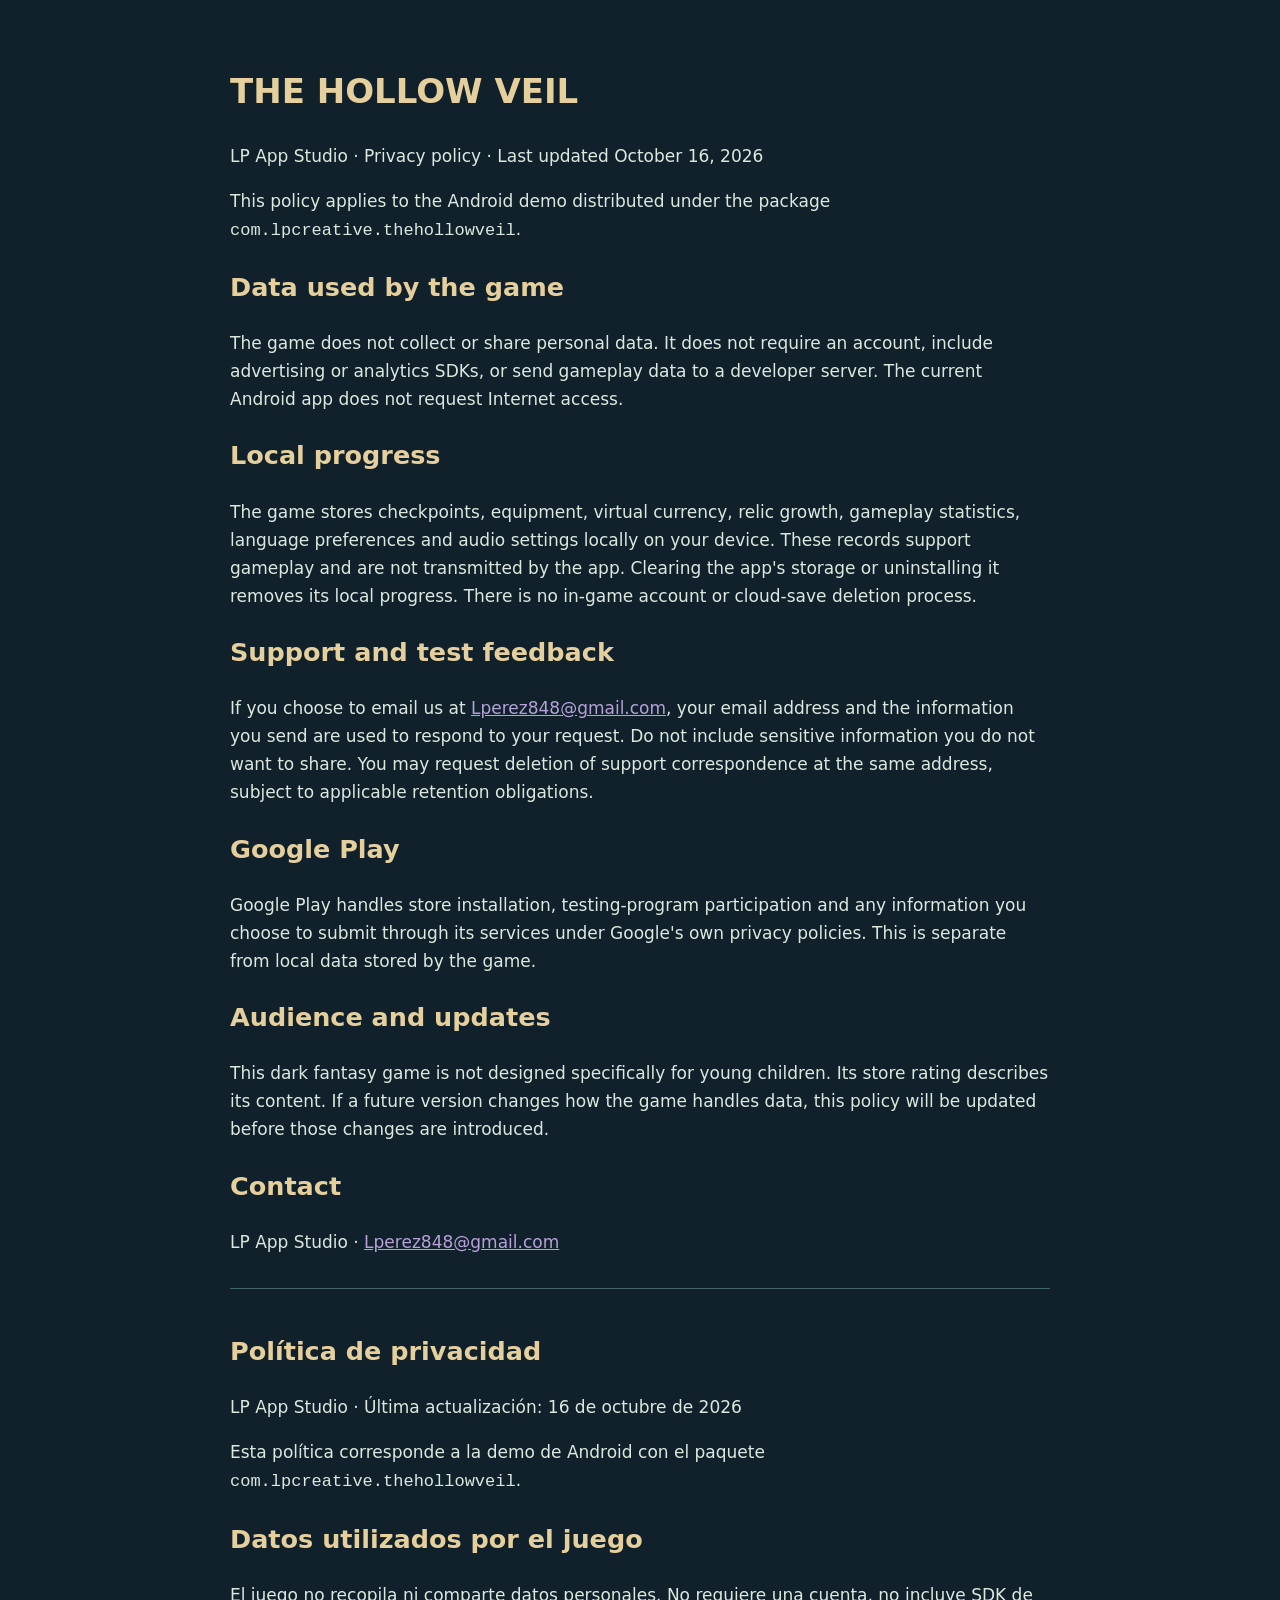
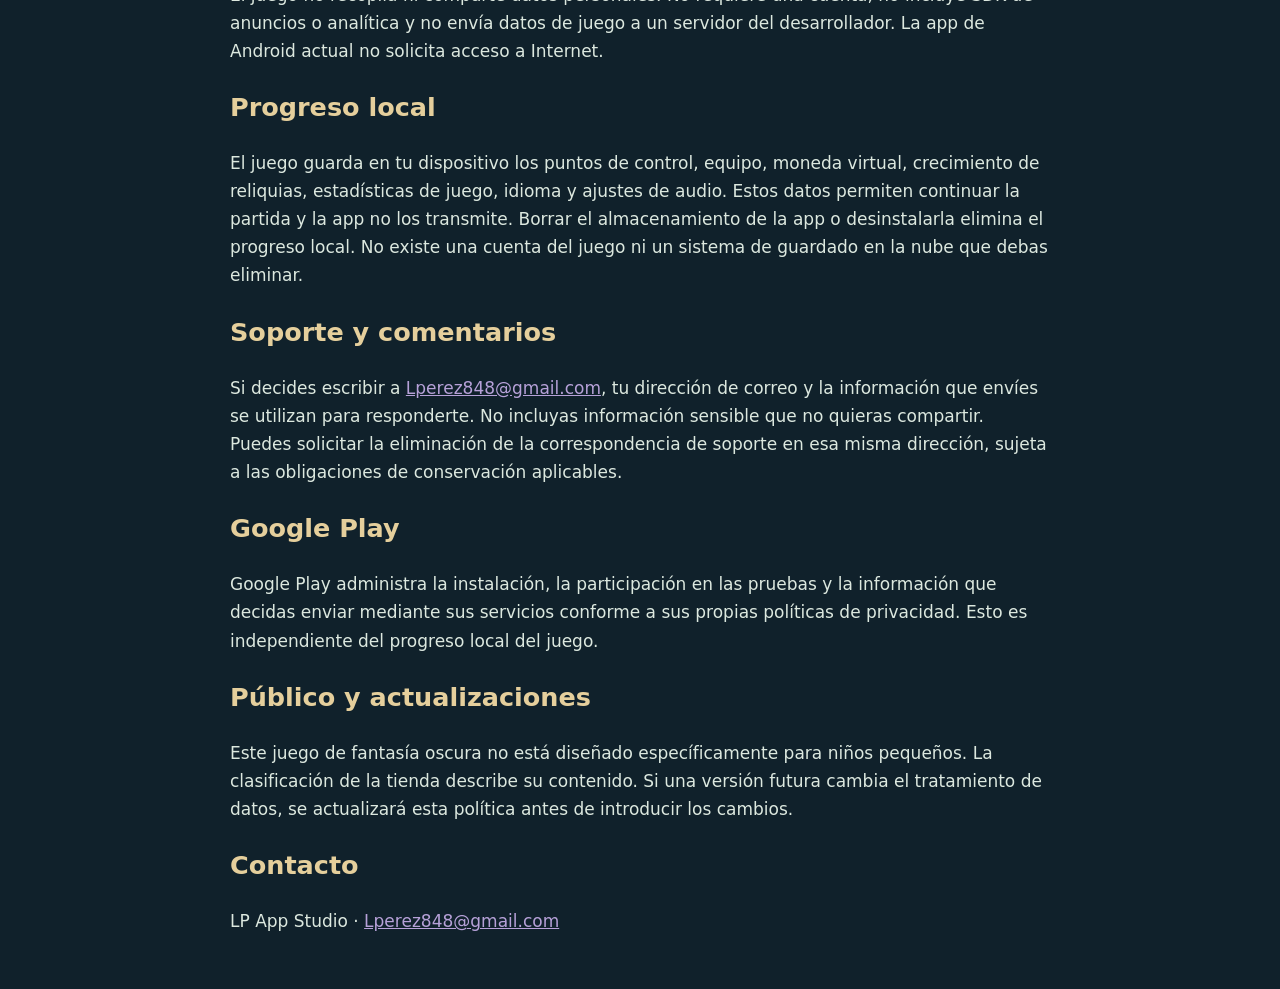
==== index.html @ 441af7ef "Publish bilingual privacy policy for THE HOLLOW VEIL This HTML file contains the privacy policy for " ====
<!doctype html>
<html lang="en"><meta charset="utf-8"><meta name="viewport" content="width=device-width,initial-scale=1">
<title>THE HOLLOW VEIL — Privacy policy / Política de privacidad</title>
<style>body{margin:0;background:#10212b;color:#dce8df;font:17px/1.65 system-ui,sans-serif}main{max-width:820px;margin:auto;padding:40px 24px}h1,h2{color:#e5cf9c}a{color:#b6a1d8}section{border-top:1px solid #45616b;padding-top:20px;margin-top:32px}</style>
<main><h1>THE HOLLOW VEIL</h1><p>LP App Studio · Privacy policy · Last updated October 16, 2026</p>
<p>This policy applies to the Android demo distributed under the package <code>com.lpcreative.thehollowveil</code>.</p>
<h2>Data used by the game</h2><p>The game does not collect or share personal data. It does not require an account, include advertising or analytics SDKs, or send gameplay data to a developer server. The current Android app does not request Internet access.</p>
<h2>Local progress</h2><p>The game stores checkpoints, equipment, virtual currency, relic growth, gameplay statistics, language preferences and audio settings locally on your device. These records support gameplay and are not transmitted by the app. Clearing the app's storage or uninstalling it removes its local progress. There is no in-game account or cloud-save deletion process.</p>
<h2>Support and test feedback</h2><p>If you choose to email us at <a href="mailto:Lperez848@gmail.com">Lperez848@gmail.com</a>, your email address and the information you send are used to respond to your request. Do not include sensitive information you do not want to share. You may request deletion of support correspondence at the same address, subject to applicable retention obligations.</p>
<h2>Google Play</h2><p>Google Play handles store installation, testing-program participation and any information you choose to submit through its services under Google's own privacy policies. This is separate from local data stored by the game.</p>
<h2>Audience and updates</h2><p>This dark fantasy game is not designed specifically for young children. Its store rating describes its content. If a future version changes how the game handles data, this policy will be updated before those changes are introduced.</p>
<h2>Contact</h2><p>LP App Studio · <a href="mailto:Lperez848@gmail.com">Lperez848@gmail.com</a></p>
<section lang="es"><h1>Política de privacidad</h1><p>LP App Studio · Última actualización: 16 de octubre de 2026</p>
<p>Esta política corresponde a la demo de Android con el paquete <code>com.lpcreative.thehollowveil</code>.</p>
<h2>Datos utilizados por el juego</h2><p>El juego no recopila ni comparte datos personales. No requiere una cuenta, no incluye SDK de anuncios o analítica y no envía datos de juego a un servidor del desarrollador. La app de Android actual no solicita acceso a Internet.</p>
<h2>Progreso local</h2><p>El juego guarda en tu dispositivo los puntos de control, equipo, moneda virtual, crecimiento de reliquias, estadísticas de juego, idioma y ajustes de audio. Estos datos permiten continuar la partida y la app no los transmite. Borrar el almacenamiento de la app o desinstalarla elimina el progreso local. No existe una cuenta del juego ni un sistema de guardado en la nube que debas eliminar.</p>
<h2>Soporte y comentarios</h2><p>Si decides escribir a <a href="mailto:Lperez848@gmail.com">Lperez848@gmail.com</a>, tu dirección de correo y la información que envíes se utilizan para responderte. No incluyas información sensible que no quieras compartir. Puedes solicitar la eliminación de la correspondencia de soporte en esa misma dirección, sujeta a las obligaciones de conservación aplicables.</p>
<h2>Google Play</h2><p>Google Play administra la instalación, la participación en las pruebas y la información que decidas enviar mediante sus servicios conforme a sus propias políticas de privacidad. Esto es independiente del progreso local del juego.</p>
<h2>Público y actualizaciones</h2><p>Este juego de fantasía oscura no está diseñado específicamente para niños pequeños. La clasificación de la tienda describe su contenido. Si una versión futura cambia el tratamiento de datos, se actualizará esta política antes de introducir los cambios.</p>
<h2>Contacto</h2><p>LP App Studio · <a href="mailto:Lperez848@gmail.com">Lperez848@gmail.com</a></p></section></main></html>
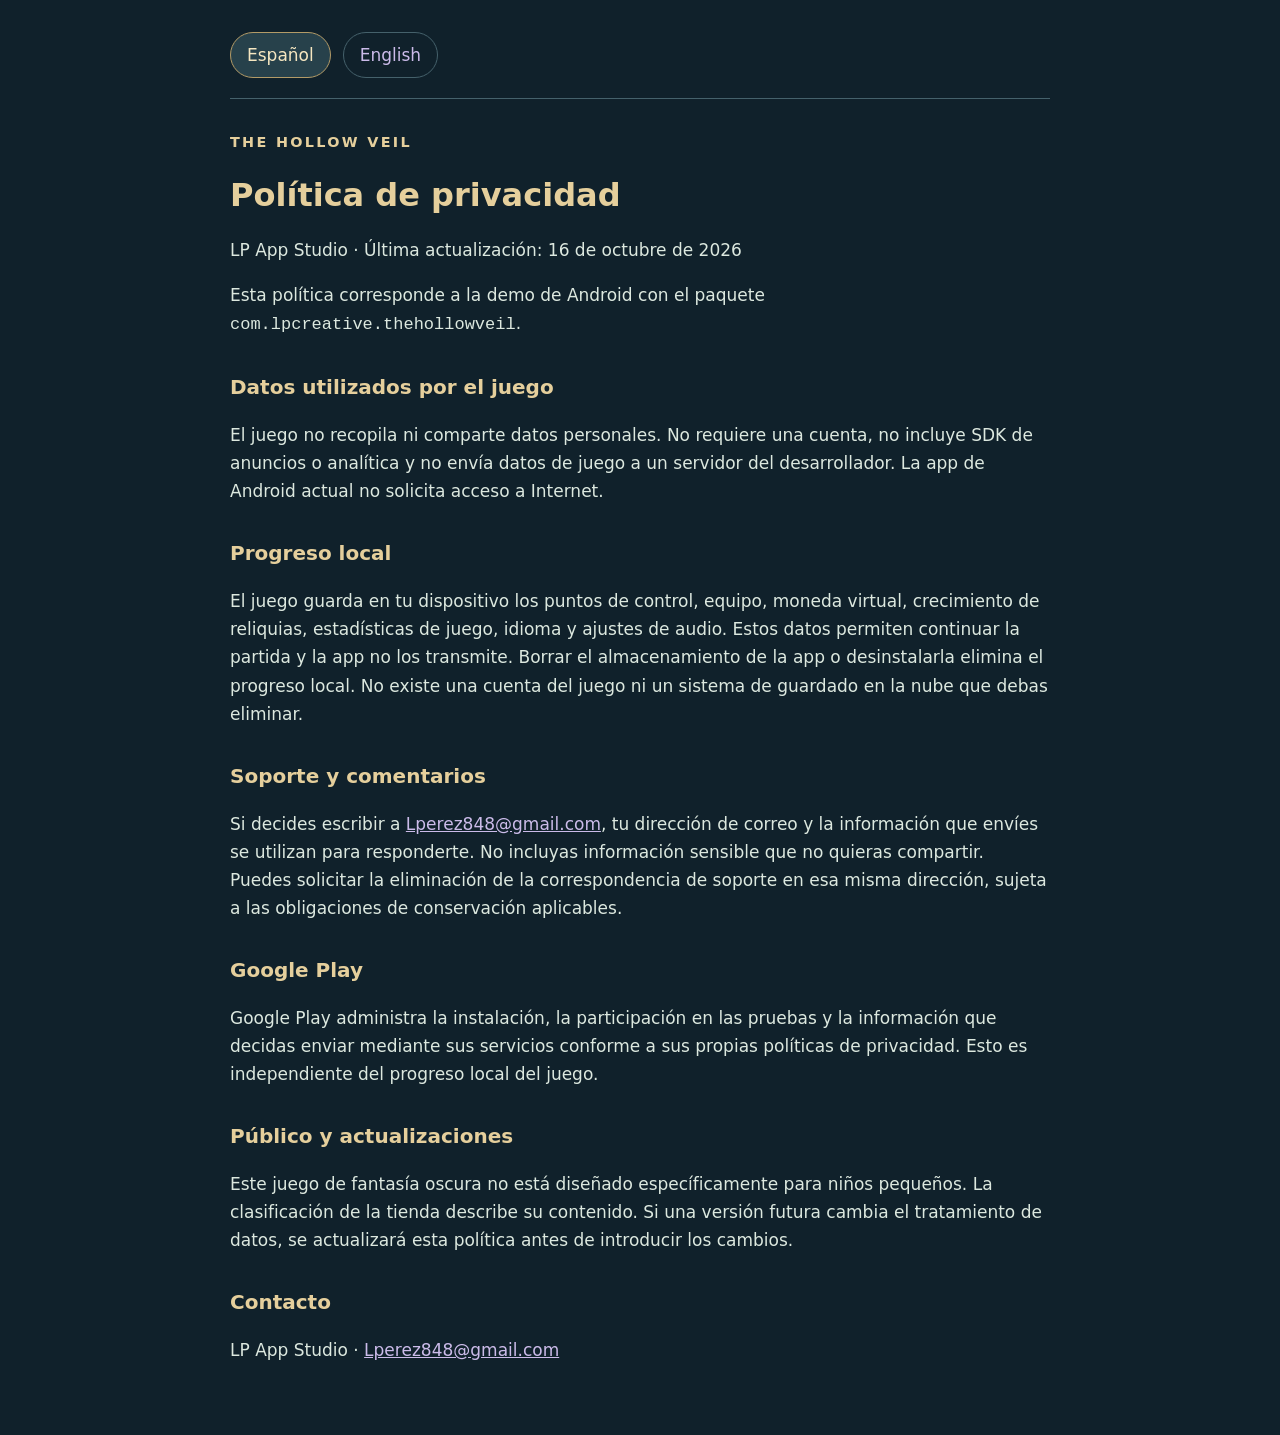
==== commit 3dece126: "Separate Spanish and English privacy policies" ====
--- a/index.html
+++ b/index.html
@@ -1,20 +1,8 @@
-<!doctype html>
-<html lang="en"><meta charset="utf-8"><meta name="viewport" content="width=device-width,initial-scale=1">
-<title>THE HOLLOW VEIL — Privacy policy / Política de privacidad</title>
-<style>body{margin:0;background:#10212b;color:#dce8df;font:17px/1.65 system-ui,sans-serif}main{max-width:820px;margin:auto;padding:40px 24px}h1,h2{color:#e5cf9c}a{color:#b6a1d8}section{border-top:1px solid #45616b;padding-top:20px;margin-top:32px}</style>
-<main><h1>THE HOLLOW VEIL</h1><p>LP App Studio · Privacy policy · Last updated October 16, 2026</p>
-<p>This policy applies to the Android demo distributed under the package <code>com.lpcreative.thehollowveil</code>.</p>
-<h2>Data used by the game</h2><p>The game does not collect or share personal data. It does not require an account, include advertising or analytics SDKs, or send gameplay data to a developer server. The current Android app does not request Internet access.</p>
-<h2>Local progress</h2><p>The game stores checkpoints, equipment, virtual currency, relic growth, gameplay statistics, language preferences and audio settings locally on your device. These records support gameplay and are not transmitted by the app. Clearing the app's storage or uninstalling it removes its local progress. There is no in-game account or cloud-save deletion process.</p>
-<h2>Support and test feedback</h2><p>If you choose to email us at <a href="mailto:Lperez848@gmail.com">Lperez848@gmail.com</a>, your email address and the information you send are used to respond to your request. Do not include sensitive information you do not want to share. You may request deletion of support correspondence at the same address, subject to applicable retention obligations.</p>
-<h2>Google Play</h2><p>Google Play handles store installation, testing-program participation and any information you choose to submit through its services under Google's own privacy policies. This is separate from local data stored by the game.</p>
-<h2>Audience and updates</h2><p>This dark fantasy game is not designed specifically for young children. Its store rating describes its content. If a future version changes how the game handles data, this policy will be updated before those changes are introduced.</p>
-<h2>Contact</h2><p>LP App Studio · <a href="mailto:Lperez848@gmail.com">Lperez848@gmail.com</a></p>
-<section lang="es"><h1>Política de privacidad</h1><p>LP App Studio · Última actualización: 16 de octubre de 2026</p>
-<p>Esta política corresponde a la demo de Android con el paquete <code>com.lpcreative.thehollowveil</code>.</p>
-<h2>Datos utilizados por el juego</h2><p>El juego no recopila ni comparte datos personales. No requiere una cuenta, no incluye SDK de anuncios o analítica y no envía datos de juego a un servidor del desarrollador. La app de Android actual no solicita acceso a Internet.</p>
-<h2>Progreso local</h2><p>El juego guarda en tu dispositivo los puntos de control, equipo, moneda virtual, crecimiento de reliquias, estadísticas de juego, idioma y ajustes de audio. Estos datos permiten continuar la partida y la app no los transmite. Borrar el almacenamiento de la app o desinstalarla elimina el progreso local. No existe una cuenta del juego ni un sistema de guardado en la nube que debas eliminar.</p>
-<h2>Soporte y comentarios</h2><p>Si decides escribir a <a href="mailto:Lperez848@gmail.com">Lperez848@gmail.com</a>, tu dirección de correo y la información que envíes se utilizan para responderte. No incluyas información sensible que no quieras compartir. Puedes solicitar la eliminación de la correspondencia de soporte en esa misma dirección, sujeta a las obligaciones de conservación aplicables.</p>
-<h2>Google Play</h2><p>Google Play administra la instalación, la participación en las pruebas y la información que decidas enviar mediante sus servicios conforme a sus propias políticas de privacidad. Esto es independiente del progreso local del juego.</p>
-<h2>Público y actualizaciones</h2><p>Este juego de fantasía oscura no está diseñado específicamente para niños pequeños. La clasificación de la tienda describe su contenido. Si una versión futura cambia el tratamiento de datos, se actualizará esta política antes de introducir los cambios.</p>
-<h2>Contacto</h2><p>LP App Studio · <a href="mailto:Lperez848@gmail.com">Lperez848@gmail.com</a></p></section></main></html>
+<!doctype html><html lang="es"><head><meta charset="utf-8"><meta name="viewport" content="width=device-width,initial-scale=1"><title>THE HOLLOW VEIL — Política de privacidad</title><meta name="description" content="Política de privacidad de la demo de THE HOLLOW VEIL para Android."><link rel="alternate" hreflang="en" href="en.html"><style>body{margin:0;background:#10212b;color:#dce8df;font:17px/1.65 system-ui,sans-serif}main{max-width:820px;margin:auto;padding:32px 24px 56px}h1,h2,.brand{color:#e5cf9c}h1{font-size:2rem;line-height:1.2}.brand{letter-spacing:.16em;font-size:.9rem;font-weight:700;margin-top:32px}a{color:#cbbbe9}nav{display:flex;gap:12px;border-bottom:1px solid #45616b;padding-bottom:20px}nav a{padding:8px 16px;border:1px solid #45616b;border-radius:24px;text-decoration:none}nav a[aria-current=page]{background:#27414b;color:#f6e7c1;border-color:#b39b67}a:focus-visible{outline:3px solid #e5cf9c;outline-offset:4px}code{overflow-wrap:anywhere}h2{margin-top:32px;font-size:1.25rem}</style></head><body><main><nav aria-label="Idioma"><a href="./" lang="es" aria-current="page">Español</a><a href="en.html" lang="en" hreflang="en">English</a></nav><p class="brand">THE HOLLOW VEIL</p><h1>Política de privacidad</h1><p>LP App Studio · Última actualización: 16 de octubre de 2026</p>
+<p>Esta política corresponde a la demo de Android con el paquete <code>com.lpcreative.thehollowveil</code>.</p>
+<h2>Datos utilizados por el juego</h2><p>El juego no recopila ni comparte datos personales. No requiere una cuenta, no incluye SDK de anuncios o analítica y no envía datos de juego a un servidor del desarrollador. La app de Android actual no solicita acceso a Internet.</p>
+<h2>Progreso local</h2><p>El juego guarda en tu dispositivo los puntos de control, equipo, moneda virtual, crecimiento de reliquias, estadísticas de juego, idioma y ajustes de audio. Estos datos permiten continuar la partida y la app no los transmite. Borrar el almacenamiento de la app o desinstalarla elimina el progreso local. No existe una cuenta del juego ni un sistema de guardado en la nube que debas eliminar.</p>
+<h2>Soporte y comentarios</h2><p>Si decides escribir a <a href="mailto:Lperez848@gmail.com">Lperez848@gmail.com</a>, tu dirección de correo y la información que envíes se utilizan para responderte. No incluyas información sensible que no quieras compartir. Puedes solicitar la eliminación de la correspondencia de soporte en esa misma dirección, sujeta a las obligaciones de conservación aplicables.</p>
+<h2>Google Play</h2><p>Google Play administra la instalación, la participación en las pruebas y la información que decidas enviar mediante sus servicios conforme a sus propias políticas de privacidad. Esto es independiente del progreso local del juego.</p>
+<h2>Público y actualizaciones</h2><p>Este juego de fantasía oscura no está diseñado específicamente para niños pequeños. La clasificación de la tienda describe su contenido. Si una versión futura cambia el tratamiento de datos, se actualizará esta política antes de introducir los cambios.</p>
+<h2>Contacto</h2><p>LP App Studio · <a href="mailto:Lperez848@gmail.com">Lperez848@gmail.com</a></p></main></body></html>
